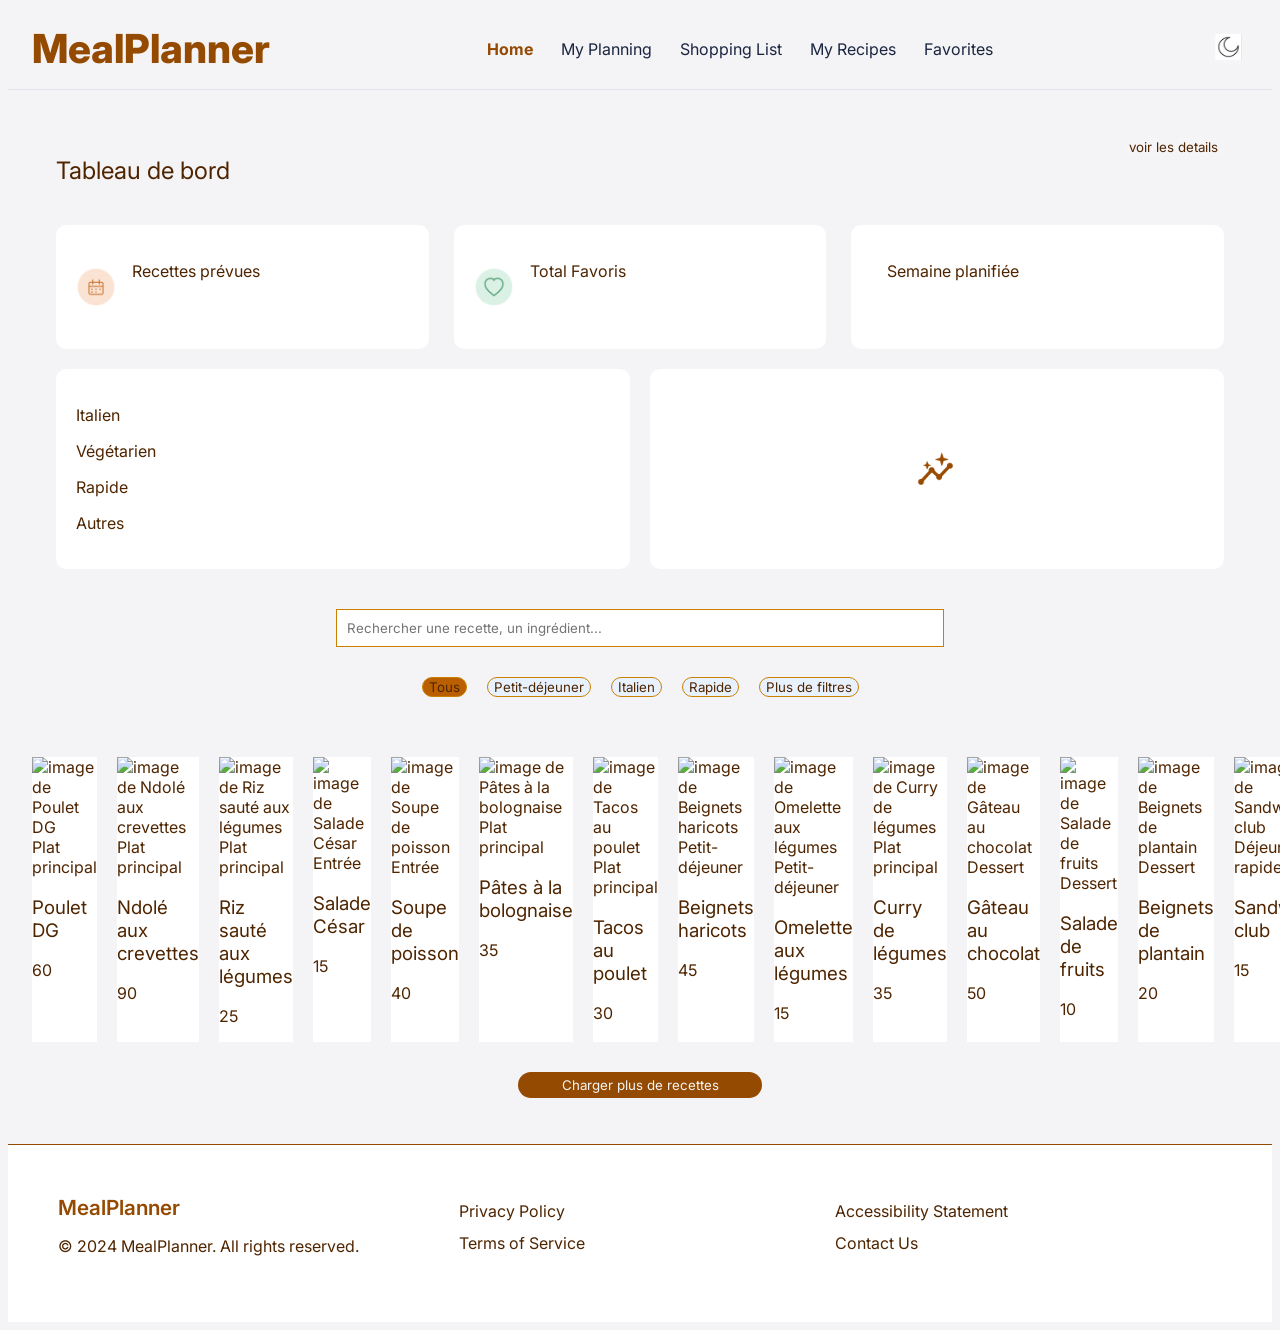
==== index.html @ 39b17c43 "yes" ====
<!doctype html>
<html lang="fr">
  <head>
    <link rel="preconnect" href="https://fonts.googleapis.com" />
    <link rel="preconnect" href="https://fonts.gstatic.com" crossorigin />
    <link
      href="https://fonts.googleapis.com/css2?family=Barlow+Semi+Condensed:ital,wght@0,100;0,200;0,300;0,400;0,500;0,600;0,700;0,800;0,900;1,100;1,200;1,300;1,400;1,500;1,600;1,700;1,800;1,900&family=Figtree:ital,wght@0,300..900;1,300..900&family=Fraunces:ital,opsz,wght@0,9..144,100..900;1,9..144,100..900&family=Inter:ital,opsz,wght@0,14..32,100..900;1,14..32,100..900&family=Karla:ital,wght@0,200..800;1,200..800&family=Manrope:wght@200..800&family=Montserrat:ital,wght@0,100..900;1,100..900&family=Outfit:wght@100..900&family=Overpass:ital,wght@0,100..900;1,100..900&family=Poppins:ital,wght@0,100;0,200;0,300;0,400;0,500;0,600;0,700;0,800;0,900;1,100;1,200;1,300;1,400;1,500;1,600;1,700;1,800;1,900&family=Roboto:ital,wght@0,100..900;1,100..900&family=Rubik:ital,wght@0,300..900;1,300..900&family=Space+Mono:ital,wght@0,400;0,700;1,400;1,700&family=Work+Sans:ital,wght@0,100..900;1,100..900&family=Young+Serif&display=swap"
      rel="stylesheet"
    />
    <link rel="stylesheet" href="css/styleHome.css" />
    <meta charset="UTF-8" />
    <meta name="viewport" content="width=device-width, initial-scale=1.0" />
    <title>MEALPLANNER</title>
  </head>
  <body>
    <header class="entete">
    <div class="entete-inner">
      <p class="logo">MealPlanner</>

      <nav class="nav-principale" aria-label="Navigation principale">
        <ul>
          <li><a href="index.html" class="lien-actif" aria-current="page">Home</a></li>
          <li><a href="My planning.html">My Planning</a></li>
          <li><a href="Shopping list.html">Shopping List</a></li>
          <li><a href="my recipes.html">My Recipes</a></li>
          <li><a href="favorites.html">Favorites</a></li>
        </ul>
      </nav>

      <button type="button" class="bouton-theme" id="bouton-theme" aria-pressed="false">
        <img src="img/img thème.jpeg" alt="icône de changement de thème">
      </button>
    </div>
  </header>
    <main>
      <div id="tableau-de-bord">
        <div class="header1">
          <h2>Tableau de bord</h2>
          <div id="details">
          <button type="button">voir les details</button>
        </div>
        </div>
        <div class="table">
          <div class="card-table">
            <img src="img/icon_calendar.png" alt="image d'un calendrier">
            <div class="card-table-text">
            <p>Recettes prévues</p>
            <p id="recettes-prevues"></p>
            </div>
          </div>
          <div class="card-table">
            <img src="img/icon_heart.png" alt="image d'un coeur">
            <div class="card-table-text">
              <p>Total Favoris</p>
              <p id="total-favoris"></p>
            </div>
          </div>
          <div class="card-table">
            <span id="icon-semaine-planifiee"></span>
            <div class="card-table-text">
              <p>Semaine planifiée</p>
              <p id="semaine-planifiee"></p>
            </div>
          </div>
        </div>
        <div class="statistique">
          <div class="distribution-categorie">
            <div class="categorie">
              <div class="categorie-text">
                <p>Italien</p>
                <p id="it-stat"></p>
              </div>
              <span id="italien"></span>
            </div>
            <div class="categorie">
              <div class="categorie-text">
                <p>Végétarien</p>
                <p id="ve-stat"></p>
              </div>
              <span id="vegetarien"></span>
            </div>
            <div class="categorie">
              <div class="categorie-text">
                <p>Rapide</p>
                <p id="ra-stat"></p>
              </div>
              <span id="rapide"></span>
            </div>
            <div class="categorie">
              <div class="categorie-text">
                <p>Autres</p>
                <p id="au-stat"></p>
              </div>
              <span id="autres"></span>
            </div>
          </div>
          <div class="nbre-de-plats">
            <img src="img/icon_sparkle_trend.png" alt="">
          </div>
        </div>
      </div>
      <div id="message-etat" aria-live="polite"></div>
      <div id="raccourci">
        <div id="recherche">
          <input
            type="text"
            name="search"
            id="search"
            placeholder="Rechercher une recette, un ingrédient..."
          />
        </div>
        <div id="filtre">
          <button type="button" aria-pressed="true" id="tous" class="filter-active">Tous</button>
          <button type="button" aria-pressed="false" data-filtre="Petit-déjeuner" id="petitdej">Petit-déjeuner</button>
          <button type="button" aria-pressed="false" data-filtre="Italienne" id="italie">Italien</button>
          <button type="button" aria-pressed="false" data-filtre="rapide" id="Rapide">Rapide</button>
          <button type="button" aria-pressed="false" id="plus-de-filtres">Plus de filtres</button>
        </div>
        <div id="aucun-resultat" aria-live="polite"></div>
        <div id="recipe-card"></div>
        <div class="charger">
        <button type="button" id="charger-recettes">
          Charger plus de recettes
        </button>
      </div>
      </div>
    </main>
    <footer>
      <div class="end-title">
        <a href="#" id="end-meal">MealPlanner</a>
        <p>© 2024 MealPlanner. All rights reserved.</p>
      </div>
      <div class="end-1">
        <a href="#">Privacy Policy</a>
        <a href="#">Terms of Service</a>
      </div>
      <div class="end-2">
        <a href="#">Accessibility Statement</a>
        <a href="#">Contact Us </a>
      </div>
    </footer>
    <script type="module" src="js/app.js"></script>
  </body>
</html>
---- css/styleHome.css ----
:root {
  --couleur-fond: rgba(149, 143, 160, 0.103);
  --couleur-fond-carte: #ffffff;
  --couleur-texte: #1a2540;
  --couleur-texte-att: #1a2540;
  --couleur-primaire: #944a00;
  --couleur-primaire-clair: #f2a35a;
  --couleur-vert: #1c6b3a;
  --couleur-bordure: #dfe4ec;
  --couleur-piste-barre: #dce6f2;
  --rayon-carte: 14px;
  --rayon-pastille: 999px;
  --ombre-carte: 0 1px 3px rgba(20, 30, 60, 0.06);
  --espacement: 1rem;
}
*,
*::before,
*::after {
  box-sizing: border-box;
  color: #4f2500;
  text-decoration: none;
  font-family: "Inter", sans-serif;
  font-optical-sizing: auto;
  font-weight: 400;
  font-style: normal;
}
ul,
ol {
  list-style: none;
  margin: 0;
  padding: 0;
}

body {
  display: flex;
  flex-direction: column;
  gap: 30px;
  background-color: rgba(149, 143, 160, 0.103);
}
.entete {
  border-bottom: 1px solid var(--couleur-bordure);
}

.entete-inner {
  width: 100%;
  margin: 0 auto;
  padding: 1rem 1.5rem;
  display: flex;
  align-items: center;
  justify-content: space-between;
  gap: 1.5rem;
}

.logo {
  margin: 0;
  font-size: 2.5em;
  font-weight: 800;
  color: #944a00;
}

.nav-principale ul {
  list-style: none;
  display: flex;
  gap: 1.75rem;
  margin: 0;
  padding: 0;
}

.nav-principale a {
  text-decoration: none;
  color: var(--couleur-texte-att);
  font-weight: 400;
}

.nav-principale a:hover,
.nav-principale a:focus-visible {
  color: var(--couleur-primaire);
}

.nav-principale .lien-actif {
  color: var(--couleur-primaire);
  font-weight: 700;
  border-bottom-color: var(--couleur-primaire);
}

.bouton-theme {
  background-color: rgb(250 247 255 / 10%);
  border: 5px transparent;
}
.bouton-theme img {
  height: 2em;
}
#raccourci {
  display: flex;
  flex-direction: column;
  gap: 30px;
  justify-content: center;

  width: 100%;
}
#recherche {
  display: flex;
  flex-direction: column;
  align-items: center;
}
#search {
  border: 1px solid #cb8000;
  padding: 10px;
  width: 50%;
}

#filtre {
  display: flex;
  flex-direction: row;
  align-items: center;
  justify-content: center;
  gap: 20px;
}
#filtre button {
  background-color: #e8f2ff;
  border-radius: 20px;
  border: 1px solid #cb8000;
}
#filtre .filter-active {
  background-color: #b95f00;
}
#filtre button:hover {
  background-color: #b95f00;
}
#charger-recettes {
  background-color: #944a00;
  color: whitesmoke;
  padding: 5px;
  width: 20%;
  border-radius: 20px;
  border: 1px transparent;
}
.charger {
  display: flex;
  flex-direction: column;
  align-items: center;
  justify-content: center;
}
#tableau-de-bord {
  display: flex;
  flex-direction: column;
  width: 100%;
  padding: 0 1.5rem;
  gap: 20px;
}
.header1 {
  display: flex;
  flex-direction: row;
  justify-content: space-between;
}
.card-table {
  background-color: white;
  display: flex;
  flex-direction: row;
  flex: 1;
  border-radius: 10px;
  padding: 20px;
  align-items: center;
}
.card-table-text {
  display: flex;
  flex-direction: column;
  align-items: center;
  justify-content: center;
  margin-left: 1em;
}
.table {
  display: flex;
  flex-direction: row;
  gap: 25px;
  align-items: center;
  justify-content: space-between;
}
.statistique{
  display: flex;
  flex-direction: row;
  gap: 20px;
}
.distribution-categorie, .nbre-de-plats{
background-color: white;
width: 50%;
padding: 20px;
border-radius: 10px;
}
main{
  display: flex;
  flex-direction: column;
  gap: 20px;
}
.card-table img{
  height: 2.5rem;
}
.nbre-de-plats{
  display: flex;
  flex-direction: column;
  align-items: center;
  justify-content: center;
  text-align: center;
}
.nbre-de-plats img{
  height: 4em
}
#details button{
  border: 0px transparent;
  background-color: rgb(250 247 255 / 10%);
}
footer{
  border-top: 1px solid #944a00;
  background-color: white;
  display: flex;
  flex-direction: row;
  align-items: flex-start;
  padding: 50px;
  gap: 100px;
}

footer div{
  display: flex;
  flex-direction: column;
}

.end-1, .end-2{
  line-height: 2;
}
#end-meal{
  font-weight: 600;
  font-size: 1.3rem;
  color: #944a00;
}
.end-2{
  margin-left: 150px;
}
main{
      padding: 1rem 1.5rem;
}
#recipe-card{
  display: flex;
  flex-direction: row;
  gap: 20px;
}
#recipe-card .img-card img{
      height: 7em;
    width: 100%
}
#recipe-card .img-card{
background-color: white;
}
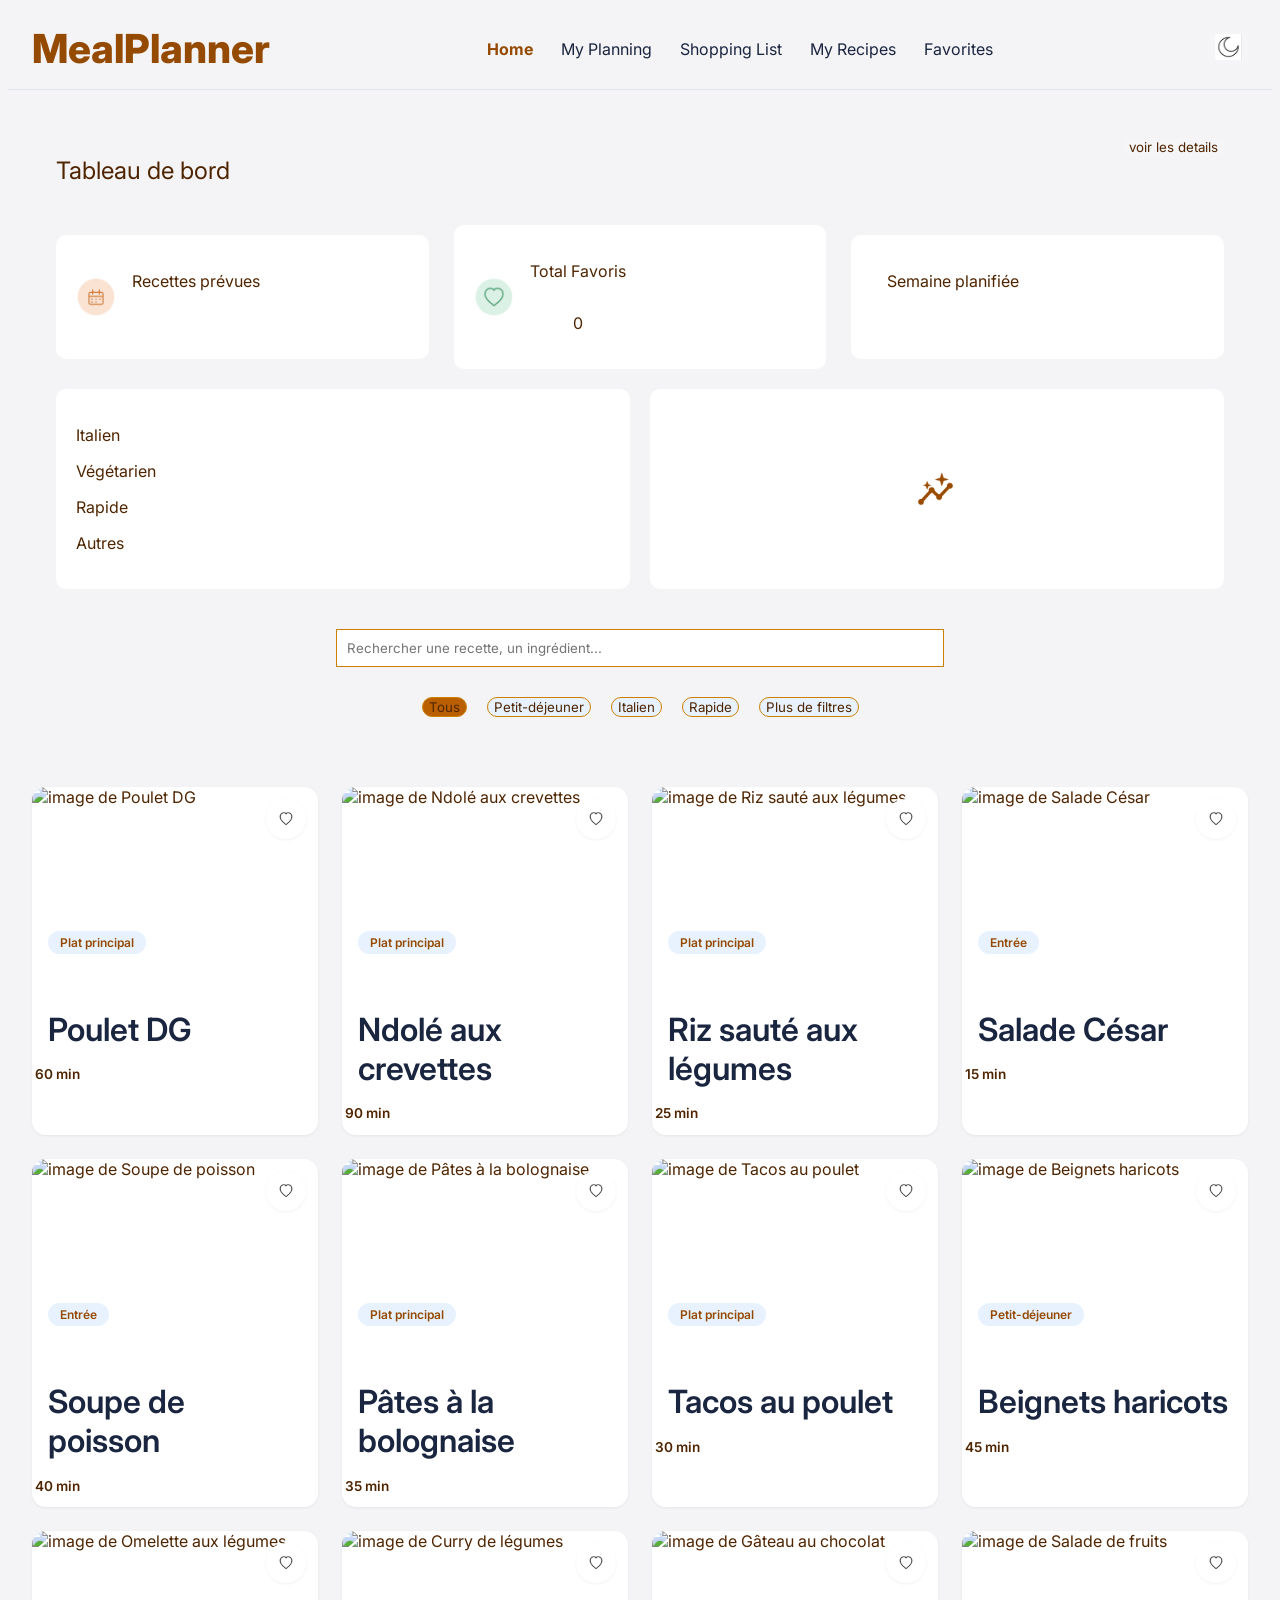
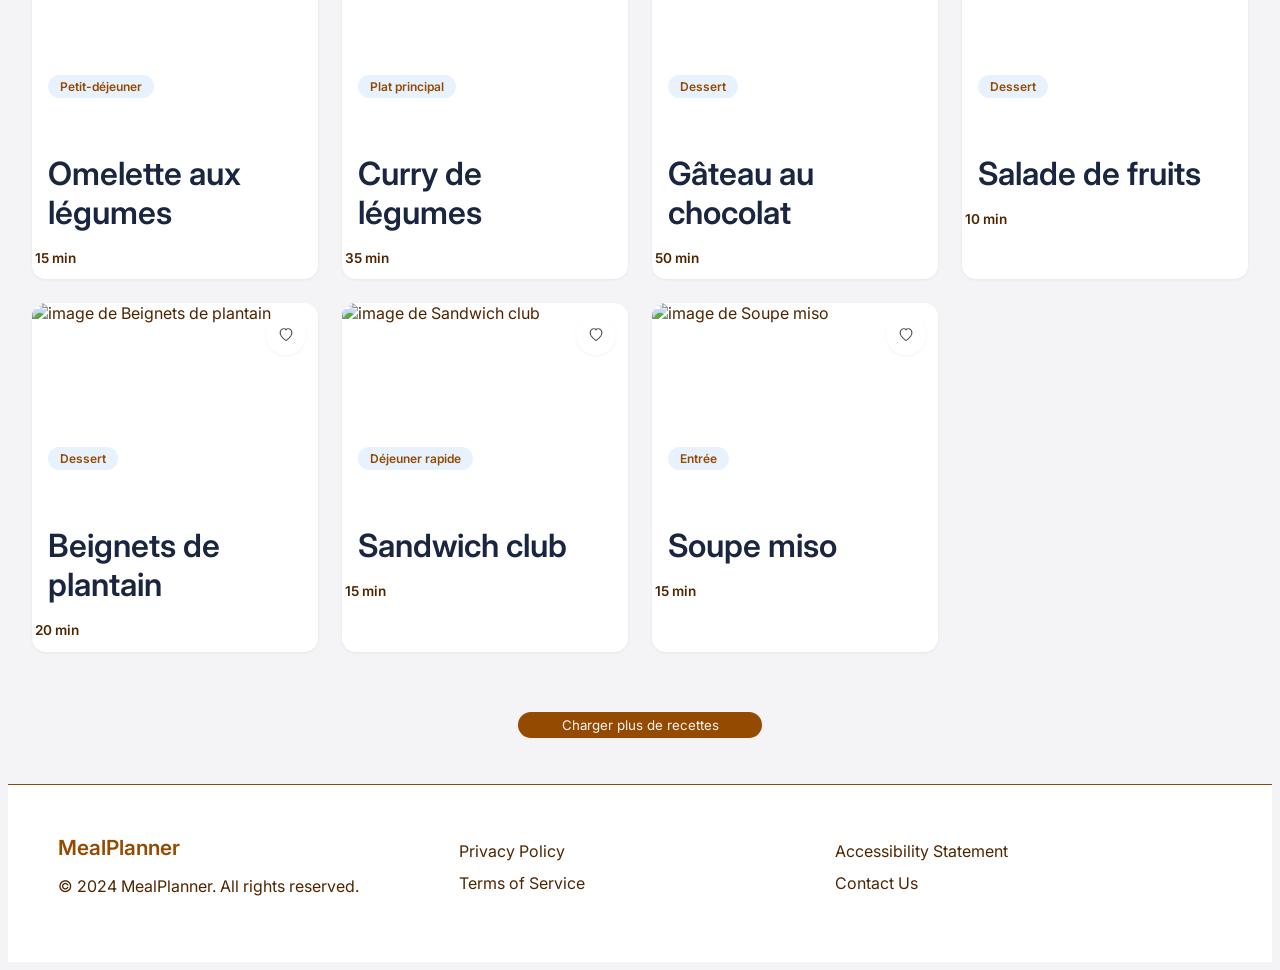
==== commit 93dbeafc: "add" ====
--- a/index.html
+++ b/index.html
@@ -139,6 +139,26 @@
         <a href="#">Contact Us </a>
       </div>
     </footer>
+    <div id="modale-recette" class="modale" role="dialog" aria-modal="true" aria-labelledby="modale-titre" hidden>
+  <div class="modale-contenu">
+    <button type="button" id="fermer-modale" aria-label="Fermer la fiche recette">
+      <img src="img/icon-close.svg" alt="">
+    </button>
+
+    <img id="modale-image" src="" alt="">
+    <span id="modale-categorie"></span>
+    <h2 id="modale-titre"></h2>
+    <p id="modale-temps"></p>
+
+    <h3>Ingrédients</h3>
+    <ul id="modale-ingredients"></ul>
+
+    <h3>Instructions</h3>
+    <ol id="modale-instructions"></ol>
+
+    <button type="button" id="modale-favori">Ajouter aux favoris</button>
+  </div>
+</div>
     <script type="module" src="js/app.js"></script>
   </body>
 </html>
--- a/css/styleHome.css
+++ b/css/styleHome.css
@@ -176,40 +176,41 @@
   align-items: center;
   justify-content: space-between;
 }
-.statistique{
+.statistique {
   display: flex;
   flex-direction: row;
   gap: 20px;
 }
-.distribution-categorie, .nbre-de-plats{
-background-color: white;
-width: 50%;
-padding: 20px;
-border-radius: 10px;
-}
-main{
+.distribution-categorie,
+.nbre-de-plats {
+  background-color: white;
+  width: 50%;
+  padding: 20px;
+  border-radius: 10px;
+}
+main {
   display: flex;
   flex-direction: column;
   gap: 20px;
 }
-.card-table img{
+.card-table img {
   height: 2.5rem;
 }
-.nbre-de-plats{
+.nbre-de-plats {
   display: flex;
   flex-direction: column;
   align-items: center;
   justify-content: center;
   text-align: center;
 }
-.nbre-de-plats img{
-  height: 4em
-}
-#details button{
+.nbre-de-plats img {
+  height: 4em;
+}
+#details button {
   border: 0px transparent;
   background-color: rgb(250 247 255 / 10%);
 }
-footer{
+footer {
   border-top: 1px solid #944a00;
   background-color: white;
   display: flex;
@@ -219,34 +220,142 @@
   gap: 100px;
 }
 
-footer div{
-  display: flex;
-  flex-direction: column;
-}
-
-.end-1, .end-2{
+footer div {
+  display: flex;
+  flex-direction: column;
+}
+
+.end-1,
+.end-2 {
   line-height: 2;
 }
-#end-meal{
+#end-meal {
   font-weight: 600;
   font-size: 1.3rem;
   color: #944a00;
 }
-.end-2{
+.end-2 {
   margin-left: 150px;
 }
-main{
-      padding: 1rem 1.5rem;
-}
-#recipe-card{
-  display: flex;
-  flex-direction: row;
-  gap: 20px;
-}
-#recipe-card .img-card img{
-      height: 7em;
-    width: 100%
-}
-#recipe-card .img-card{
-background-color: white;
+main {
+  padding: 1rem 1.5rem;
+}
+
+/* ===== Grille des cartes de recettes ===== */
+#recipe-card {
+  display: grid;
+  grid-template-columns: repeat(auto-fill, minmax(250px, 1fr));
+  gap: 24px;
+  margin: 10px 0 30px;
+}
+
+/* ===== Carte individuelle ===== */
+.img-card {
+  background-color: var(--couleur-fond-carte);
+  border-radius: var(--rayon-carte);
+  box-shadow: var(--ombre-carte);
+  overflow: hidden;
+  display: flex;
+  flex-direction: column;
+  position: relative;
+}
+
+.img-card img:not(.bouton-favori):not(.text-time img) {
+  width: 100%;
+  height: 180px;
+  object-fit: cover;
+}
+
+.img-card span {
+  align-self: flex-start;
+  margin: 12px 0 0 16px;
+  padding: 4px 12px;
+  border-radius: var(--rayon-pastille);
+  background-color: #e8f2ff;
+  color: var(--couleur-primaire);
+  font-size: 0.75rem;
+  font-weight: 600;
+  position: relative;
+  bottom: 4em;
+}
+
+.img-card h3 {
+  margin: 8px 16px 4px;
+  font-size: 2rem;
+  color: var(--couleur-texte);
+  font-weight: 600;
+}
+
+.img-card p {
+  color: #4f2500;
+  font-size: 0.85rem;
+  font-weight: 600;
+  margin-left: 3px;
+}
+.text-time {
+  display: flex;
+  flex-direction: row;
+  align-items: center;
+  padding: 0px 15px 0px;
+  margin-top: auto;
+}
+.text-time img {
+  height: 0.9rem;
+}
+
+/* ===== Positionnement du bouton favori sur l'image ===== */
+.bouton-favori {
+  position: absolute;
+  top: 12px;
+  right: 12px;
+  height: 40px;
+  width: 40px;
+  background-color: #ffffff;
+  border-radius: 50%;
+  padding: 6px;
+  box-shadow: var(--ombre-carte);
+  cursor: pointer;
+}
+
+/* ===== Modale de détail recette ===== */
+.modale {
+  position: fixed;
+  inset: 0;
+  background-color: rgba(0, 0, 0, 0.5);
+  display: flex;
+  align-items: center;
+  justify-content: center;
+  z-index: 100;
+}
+
+.modale[hidden] {
+  display: none;
+}
+
+.modale-contenu {
+  background-color: var(--couleur-fond-carte);
+  border-radius: var(--rayon-carte);
+  max-width: 600px;
+  width: 90%;
+  max-height: 85vh;
+  overflow-y: auto;
+  padding: 24px;
+  position: relative;
+}
+
+#fermer-modale {
+  position: absolute;
+  top: 16px;
+  right: 16px;
+  background-color: #ffffff;
+  border-radius: 50%;
+  width: 32px;
+  height: 32px;
+}
+
+#modale-image {
+  width: 100%;
+  height: 220px;
+  object-fit: cover;
+  border-radius: var(--rayon-carte);
 }
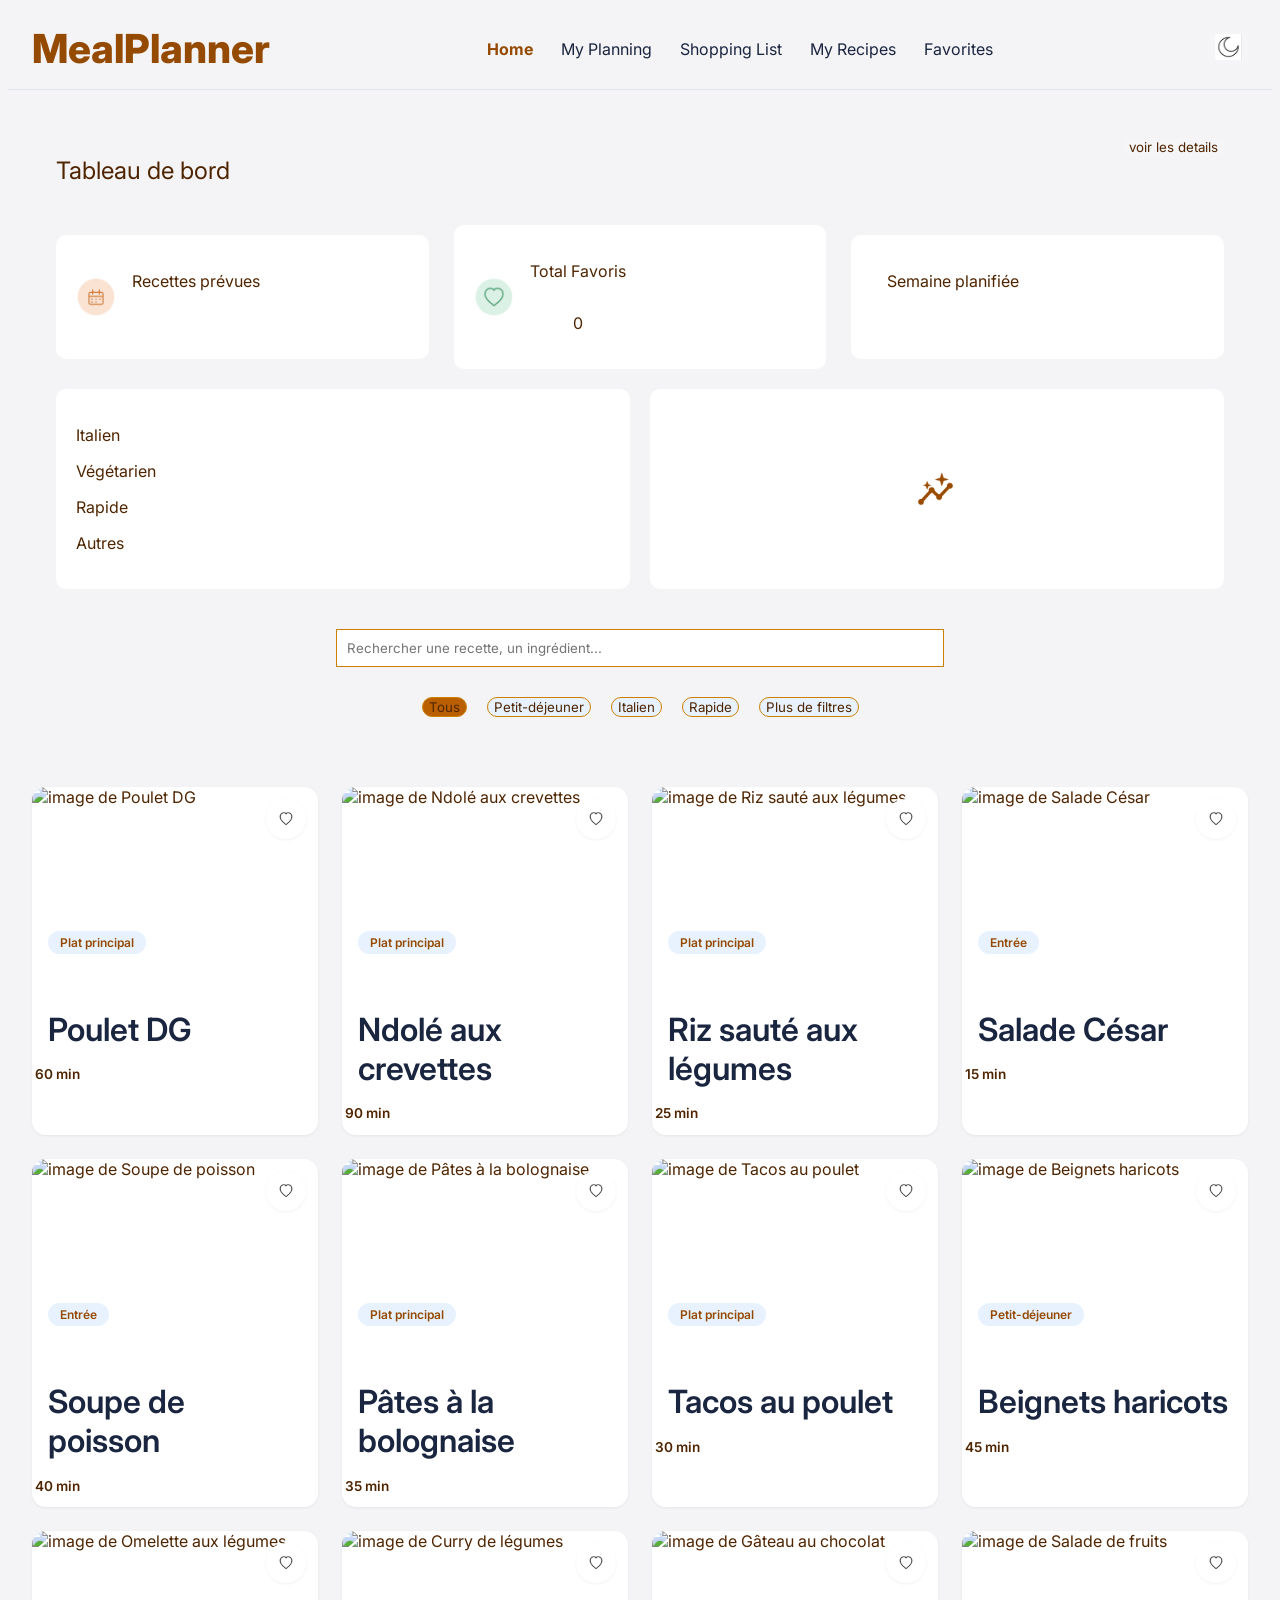
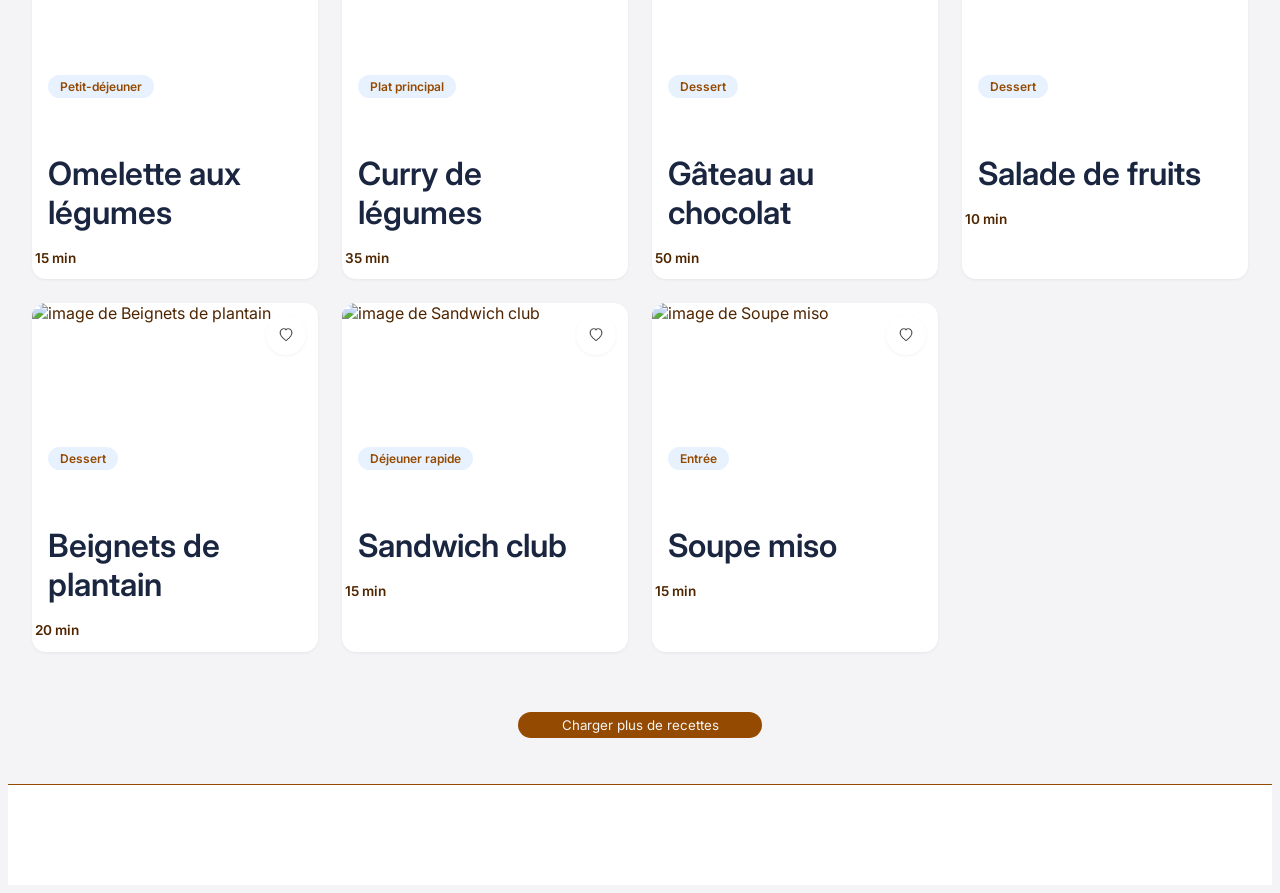
==== commit d419c6ac: "add" ====
--- a/index.html
+++ b/index.html
@@ -126,37 +126,46 @@
       </div>
     </main>
     <footer>
-      <div class="end-title">
-        <a href="#" id="end-meal">MealPlanner</a>
-        <p>© 2024 MealPlanner. All rights reserved.</p>
+      <div id="modale-recette" class="modale" role="dialog" aria-modal="true" aria-labelledby="modale-titre" hidden>
+  <div class="modale-contenu">
+
+    <div class="modale-hero">
+      <img id="modale-image" src="" alt="">
+      <button type="button" id="fermer-modale" aria-label="Fermer la fiche recette">
+        <img src="img/icon-close.svg" alt="">
+      </button>
+      <div class="modale-badges">
+        <span id="modale-categorie"></span>
+        <span id="modale-origine"></span>
+        <span id="modale-temps"></span>
       </div>
-      <div class="end-1">
-        <a href="#">Privacy Policy</a>
-        <a href="#">Terms of Service</a>
+      <h2 id="modale-titre"></h2>
+    </div>
+
+    <div class="modale-body">
+      <div class="modale-colonne-gauche">
+        <div class="modale-planification">
+          <div class="planification-header">
+            <h3>Planification</h3>
+            <button type="button" id="modale-favori" aria-label="Ajouter aux favoris">
+              <img src="img/heart_empty.png" alt="">
+            </button>
+          </div>
+          <button type="button" id="modale-ajouter-planning">
+            Ajouter au planning
+          </button>
+        </div>
+
+        <h3>Ingrédients</h3>
+        <ul id="modale-ingredients"></ul>
       </div>
-      <div class="end-2">
-        <a href="#">Accessibility Statement</a>
-        <a href="#">Contact Us </a>
+
+      <div class="modale-colonne-droite">
+        <h3>Préparation</h3>
+        <ol id="modale-instructions"></ol>
       </div>
-    </footer>
-    <div id="modale-recette" class="modale" role="dialog" aria-modal="true" aria-labelledby="modale-titre" hidden>
-  <div class="modale-contenu">
-    <button type="button" id="fermer-modale" aria-label="Fermer la fiche recette">
-      <img src="img/icon-close.svg" alt="">
-    </button>
+    </div>
 
-    <img id="modale-image" src="" alt="">
-    <span id="modale-categorie"></span>
-    <h2 id="modale-titre"></h2>
-    <p id="modale-temps"></p>
-
-    <h3>Ingrédients</h3>
-    <ul id="modale-ingredients"></ul>
-
-    <h3>Instructions</h3>
-    <ol id="modale-instructions"></ol>
-
-    <button type="button" id="modale-favori">Ajouter aux favoris</button>
   </div>
 </div>
     <script type="module" src="js/app.js"></script>
--- a/css/styleHome.css
+++ b/css/styleHome.css
@@ -358,4 +358,122 @@
   height: 220px;
   object-fit: cover;
   border-radius: var(--rayon-carte);
+}
+
+/* ===== Nouvelle modale (design fidèle à la maquette) ===== */
+.modale-contenu {
+  max-width: 900px;
+  padding: 0;
+}
+
+.modale-hero {
+  position: relative;
+}
+
+#modale-image {
+  width: 100%;
+  height: 320px;
+  object-fit: cover;
+  border-radius: var(--rayon-carte) var(--rayon-carte) 0 0;
+}
+
+#fermer-modale {
+  position: absolute;
+  top: 16px;
+  right: 16px;
+}
+
+.modale-badges {
+  position: absolute;
+  bottom: 60px;
+  left: 24px;
+  display: flex;
+  gap: 8px;
+}
+
+.modale-badges span {
+  background-color: rgba(255, 255, 255, 0.9);
+  color: var(--couleur-texte);
+  padding: 4px 12px;
+  border-radius: var(--rayon-pastille);
+  font-size: 0.8rem;
+  font-weight: 600;
+}
+
+#modale-titre {
+  position: absolute;
+  bottom: 16px;
+  left: 24px;
+  color: #ffffff;
+  font-size: 1.8rem;
+  font-weight: 800;
+  text-shadow: 0 2px 6px rgba(0, 0, 0, 0.5);
+}
+
+.modale-body {
+  display: grid;
+  grid-template-columns: 300px 1fr;
+  gap: 32px;
+  padding: 24px;
+}
+
+.modale-planification {
+  background-color: #e8f2ff;
+  border-radius: var(--rayon-carte);
+  padding: 20px;
+  margin-bottom: 24px;
+}
+
+.planification-header {
+  display: flex;
+  align-items: center;
+  justify-content: space-between;
+}
+
+#modale-favori img {
+  width: 20px;
+  height: 20px;
+}
+
+#modale-ajouter-planning {
+  width: 100%;
+  margin-top: 16px;
+  background-color: var(--couleur-vert);
+  color: #ffffff;
+  padding: 10px;
+  border-radius: var(--rayon-pastille);
+  font-weight: 600;
+}
+
+#modale-ingredients li {
+  display: flex;
+  justify-content: space-between;
+  padding: 10px 0;
+  border-bottom: 1px solid var(--couleur-bordure);
+}
+
+#modale-ingredients li span:last-child {
+  background-color: #e8f2ff;
+  padding: 2px 10px;
+  border-radius: var(--rayon-pastille);
+  font-size: 0.85rem;
+}
+
+#modale-instructions li {
+  display: flex;
+  gap: 16px;
+  margin-bottom: 20px;
+}
+
+.etape-numero {
+  flex-shrink: 0;
+  width: 28px;
+  height: 28px;
+  border-radius: 50%;
+  background-color: #DB7619;
+  color: #301400;
+  display: flex;
+  align-items: center;
+  justify-content: center;
+  font-weight: 400;
 }
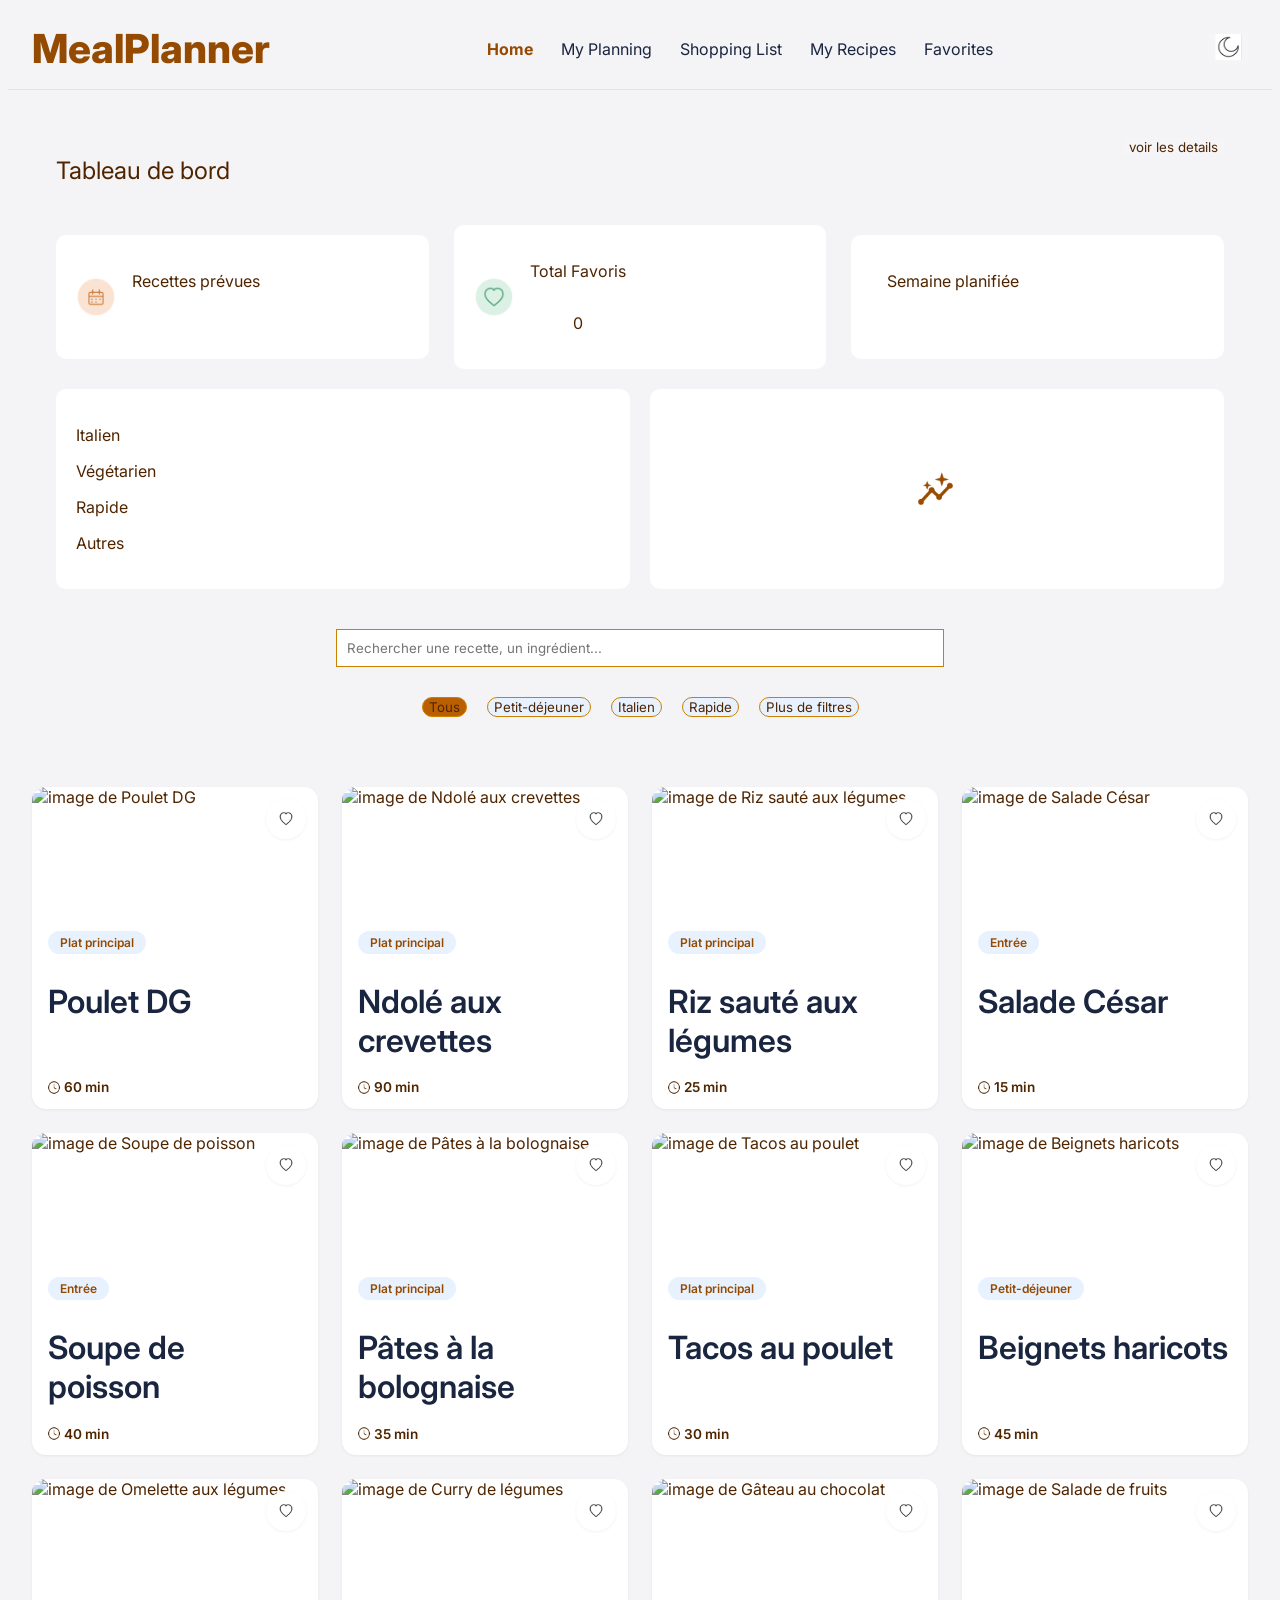
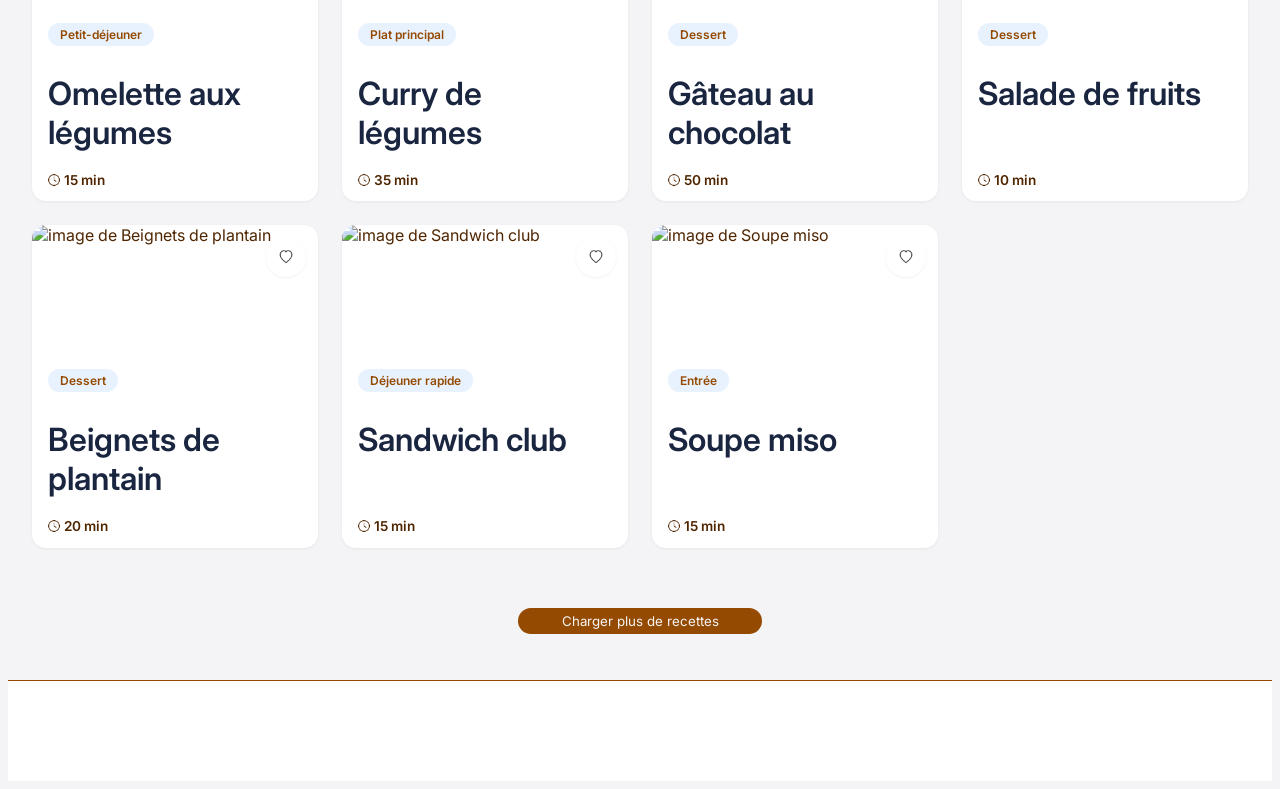
==== commit 339f26d3: "add" ====
--- a/index.html
+++ b/index.html
@@ -146,10 +146,14 @@
       <div class="modale-colonne-gauche">
         <div class="modale-planification">
           <div class="planification-header">
-            <h3>Planification</h3>
+            <h3 id="plannification-text">Planification</h3>
             <button type="button" id="modale-favori" aria-label="Ajouter aux favoris">
               <img src="img/heart_empty.png" alt="">
             </button>
+          </div>
+          <div class="plannification-program">
+            <input type="text" name="jours" id="jours" placeholder="Jour">
+            <input type="text" name="repas" id="repas" placeholder="Repas">
           </div>
           <button type="button" id="modale-ajouter-planning">
             Ajouter au planning
--- a/css/styleHome.css
+++ b/css/styleHome.css
@@ -280,7 +280,7 @@
 }
 
 .img-card h3 {
-  margin: 8px 16px 4px;
+  margin: -20px 16px 6px;
   font-size: 2rem;
   color: var(--couleur-texte);
   font-weight: 600;
@@ -335,9 +335,9 @@
 .modale-contenu {
   background-color: var(--couleur-fond-carte);
   border-radius: var(--rayon-carte);
-  max-width: 600px;
-  width: 90%;
-  max-height: 85vh;
+
+  width: 85%;
+  max-height: 90vh;
   overflow-y: auto;
   padding: 24px;
   position: relative;
@@ -362,10 +362,14 @@
 
 /* ===== Nouvelle modale (design fidèle à la maquette) ===== */
 .modale-contenu {
-  max-width: 900px;
   padding: 0;
 }
-
+.modale h3 {
+  font-weight: 700;
+  border-bottom: 1px solid #cb80007a;
+  font-size: 1.5em;
+  padding-bottom: 0.2em;
+}
 .modale-hero {
   position: relative;
 }
@@ -381,6 +385,14 @@
   position: absolute;
   top: 16px;
   right: 16px;
+  border: none;
+  display: flex;
+  justify-content: center;
+  align-items: center;
+}
+
+#fermer-modale img {
+  height: 17px;
 }
 
 .modale-badges {
@@ -389,11 +401,12 @@
   left: 24px;
   display: flex;
   gap: 8px;
+  flex-direction: row;
 }
 
 .modale-badges span {
-  background-color: rgba(255, 255, 255, 0.9);
-  color: var(--couleur-texte);
+  background-color: #b6c1dc;
+  color: #4f2500b8;
   padding: 4px 12px;
   border-radius: var(--rayon-pastille);
   font-size: 0.8rem;
@@ -402,7 +415,7 @@
 
 #modale-titre {
   position: absolute;
-  bottom: 16px;
+  bottom: -10px;
   left: 24px;
   color: #ffffff;
   font-size: 1.8rem;
@@ -412,9 +425,9 @@
 
 .modale-body {
   display: grid;
-  grid-template-columns: 300px 1fr;
-  gap: 32px;
-  padding: 24px;
+  grid-template-columns: 330px 2fr;
+  gap: 60px;
+  padding: 60px;
 }
 
 .modale-planification {
@@ -426,13 +439,14 @@
 
 .planification-header {
   display: flex;
+  flex-direction: row;
   align-items: center;
   justify-content: space-between;
 }
 
 #modale-favori img {
-  width: 20px;
-  height: 20px;
+  width: 40px;
+  height: 40px;
 }
 
 #modale-ajouter-planning {
@@ -441,7 +455,8 @@
   background-color: var(--couleur-vert);
   color: #ffffff;
   padding: 10px;
-  border-radius: var(--rayon-pastille);
+  border-radius: 10px;
+  border: none;
   font-weight: 600;
 }
 
@@ -458,22 +473,60 @@
   border-radius: var(--rayon-pastille);
   font-size: 0.85rem;
 }
-
+#plannification-text {
+  font-weight: normal;
+  border: none;
+  font-size: 1.4em;
+}
 #modale-instructions li {
   display: flex;
   gap: 16px;
-  margin-bottom: 20px;
-}
-
+  align-items: baseline;
+  margin-bottom: 10px;
+}
+button#modale-favori {
+  background-color: #e8f2ff;
+  border: none;
+}
+
+.plannification-program {
+  display: flex;
+  flex-direction: row;
+  align-items: center;
+  justify-content: space-between;
+  gap: 15px;
+}
+
+.plannification-program input {
+  background-color: #686d74;
+  background-color: #3b402736;
+  border: none;
+  padding: 10px;
+  width: 50%;
+  border-bottom: 1px solid #cb80007a;
+}
+.modale p {
+  font-weight: 500;
+  color: #865300;
+}
 .etape-numero {
   flex-shrink: 0;
-  width: 28px;
-  height: 28px;
+  width: 33px;
+  height: 33px;
   border-radius: 50%;
-  background-color: #DB7619;
+  background-color: #db7619;
   color: #301400;
   display: flex;
   align-items: center;
   justify-content: center;
   font-weight: 400;
-}+}
+
+.modale-contenu {
+  scrollbar-width: none; /* Firefox */
+  -ms-overflow-style: none; /* Edge/IE ancien */
+}
+
+.modale-contenu::-webkit-scrollbar {
+  display: none; /* Chrome, Safari, Opera */
+}
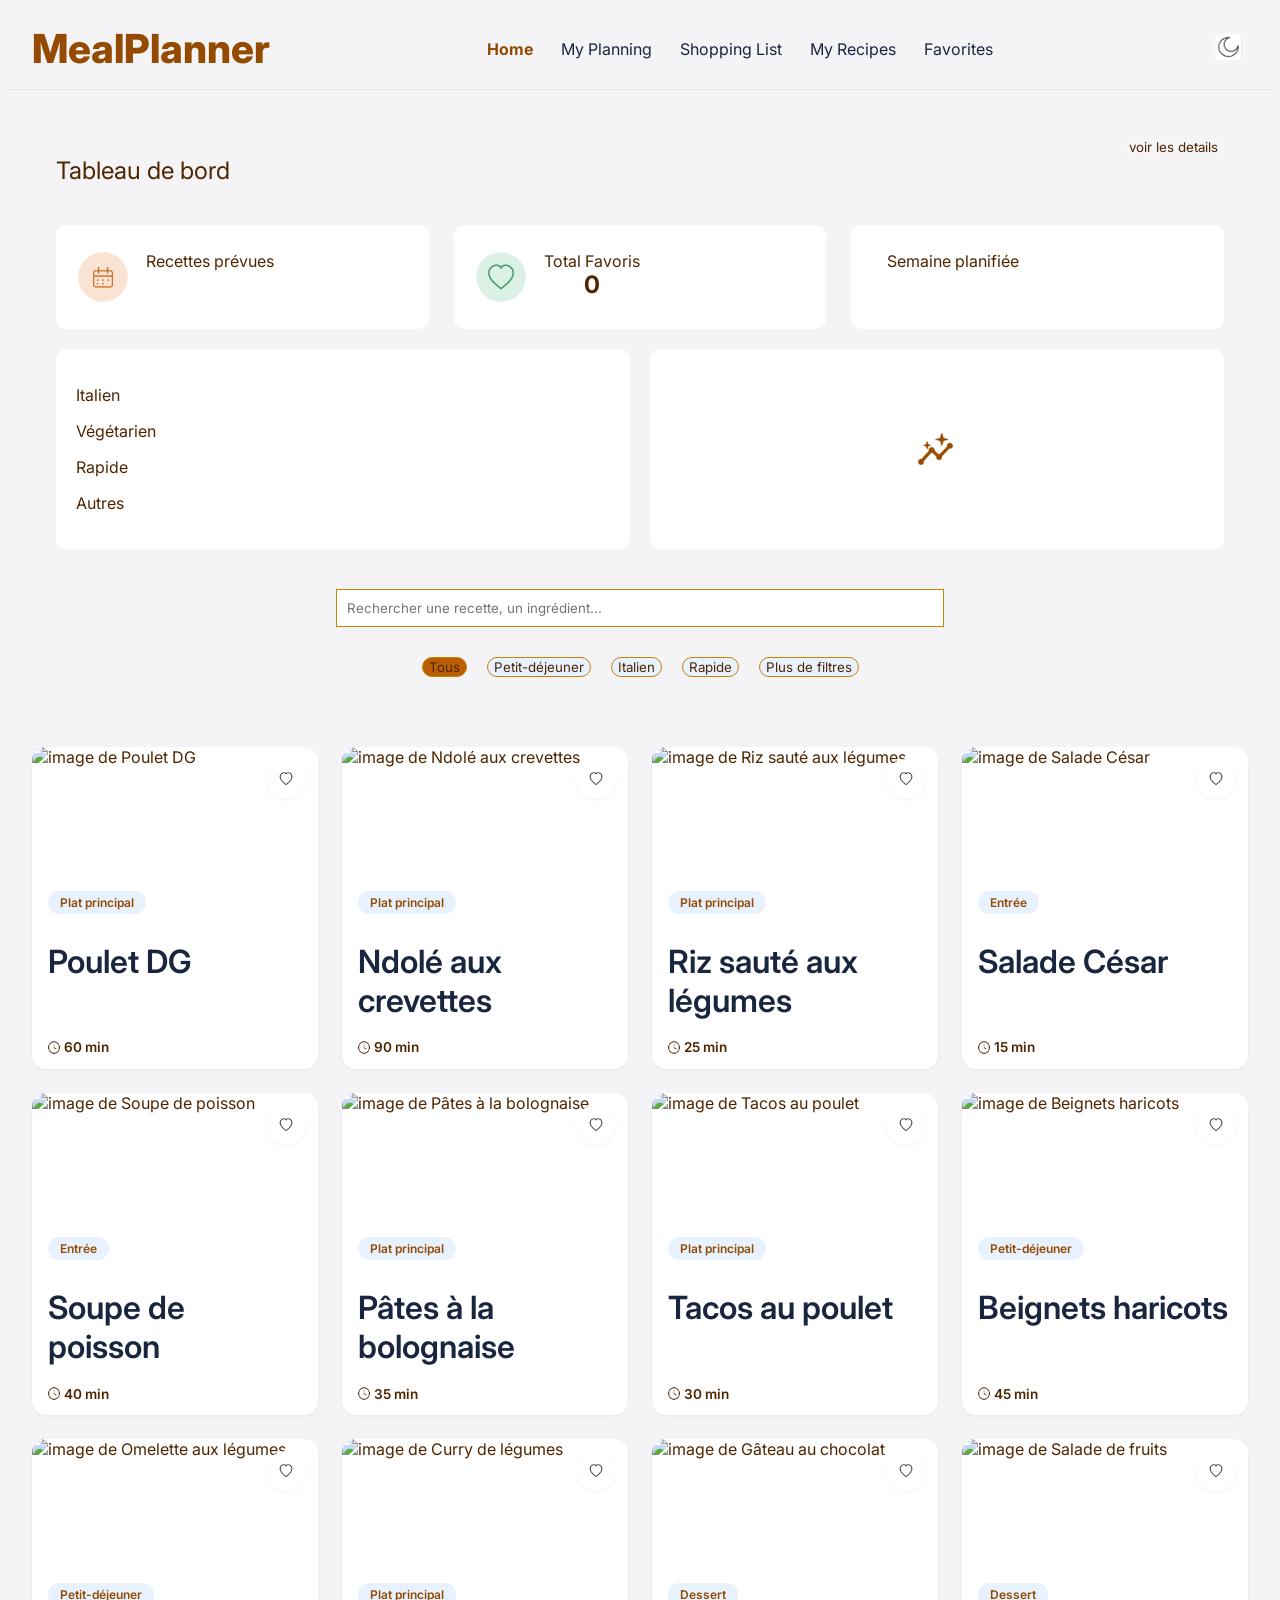
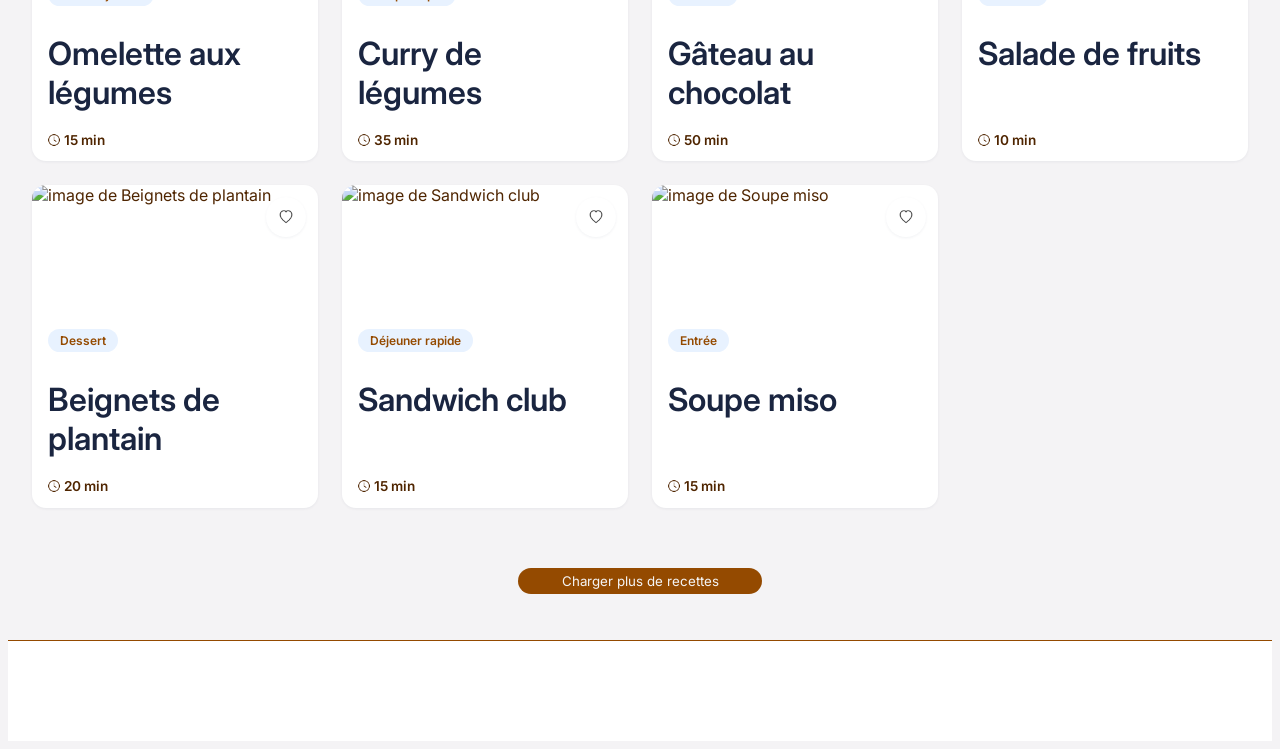
==== commit c386e141: "yeah" ====
--- a/index.html
+++ b/index.html
@@ -152,7 +152,16 @@
             </button>
           </div>
           <div class="plannification-program">
-            <input type="text" name="jours" id="jours" placeholder="Jour">
+            <select name="jour" id="jour-select">
+  <option value="" disabled selected>Jour</option>
+  <option value="lundi">Lundi</option>
+  <option value="mardi">Mardi</option>
+  <option value="mercredi">Mercredi</option>
+  <option value="jeudi">Jeudi</option>
+  <option value="vendredi">Vendredi</option>
+  <option value="samedi">Samedi</option>
+  <option value="dimanche">Dimanche</option>
+</select>
             <input type="text" name="repas" id="repas" placeholder="Repas">
           </div>
           <button type="button" id="modale-ajouter-planning">
--- a/css/styleHome.css
+++ b/css/styleHome.css
@@ -168,6 +168,12 @@
   align-items: center;
   justify-content: center;
   margin-left: 1em;
+  line-height: 0;
+}
+.card-table-text p:last-child {
+  font-weight: 700;
+  font-size: 1.5rem;
+  margin-top: 0.5rem;
 }
 .table {
   display: flex;
@@ -194,7 +200,7 @@
   gap: 20px;
 }
 .card-table img {
-  height: 2.5rem;
+  height: 3.4rem;
 }
 .nbre-de-plats {
   display: flex;
@@ -264,6 +270,10 @@
   width: 100%;
   height: 180px;
   object-fit: cover;
+}
+
+.img-card:hover {
+  cursor: pointer;
 }
 
 .img-card span {
@@ -355,7 +365,7 @@
 
 #modale-image {
   width: 100%;
-  height: 220px;
+  height: 30rem;
   object-fit: cover;
   border-radius: var(--rayon-carte);
 }
@@ -376,7 +386,7 @@
 
 #modale-image {
   width: 100%;
-  height: 320px;
+  height: 30rem;
   object-fit: cover;
   border-radius: var(--rayon-carte) var(--rayon-carte) 0 0;
 }
@@ -498,8 +508,7 @@
 }
 
 .plannification-program input {
-  background-color: #686d74;
-  background-color: #3b402736;
+  background-color: #bdc3c7a6;
   border: none;
   padding: 10px;
   width: 50%;
@@ -530,3 +539,13 @@
 .modale-contenu::-webkit-scrollbar {
   display: none; /* Chrome, Safari, Opera */
 }
+
+#jour-select {
+  background-color: #bdc3c7a6;
+  padding: 10px;
+  width: 50%;
+  color: #333;
+  cursor: pointer;
+  border: none;
+  border-bottom: 1px solid #cb80007a;
+}
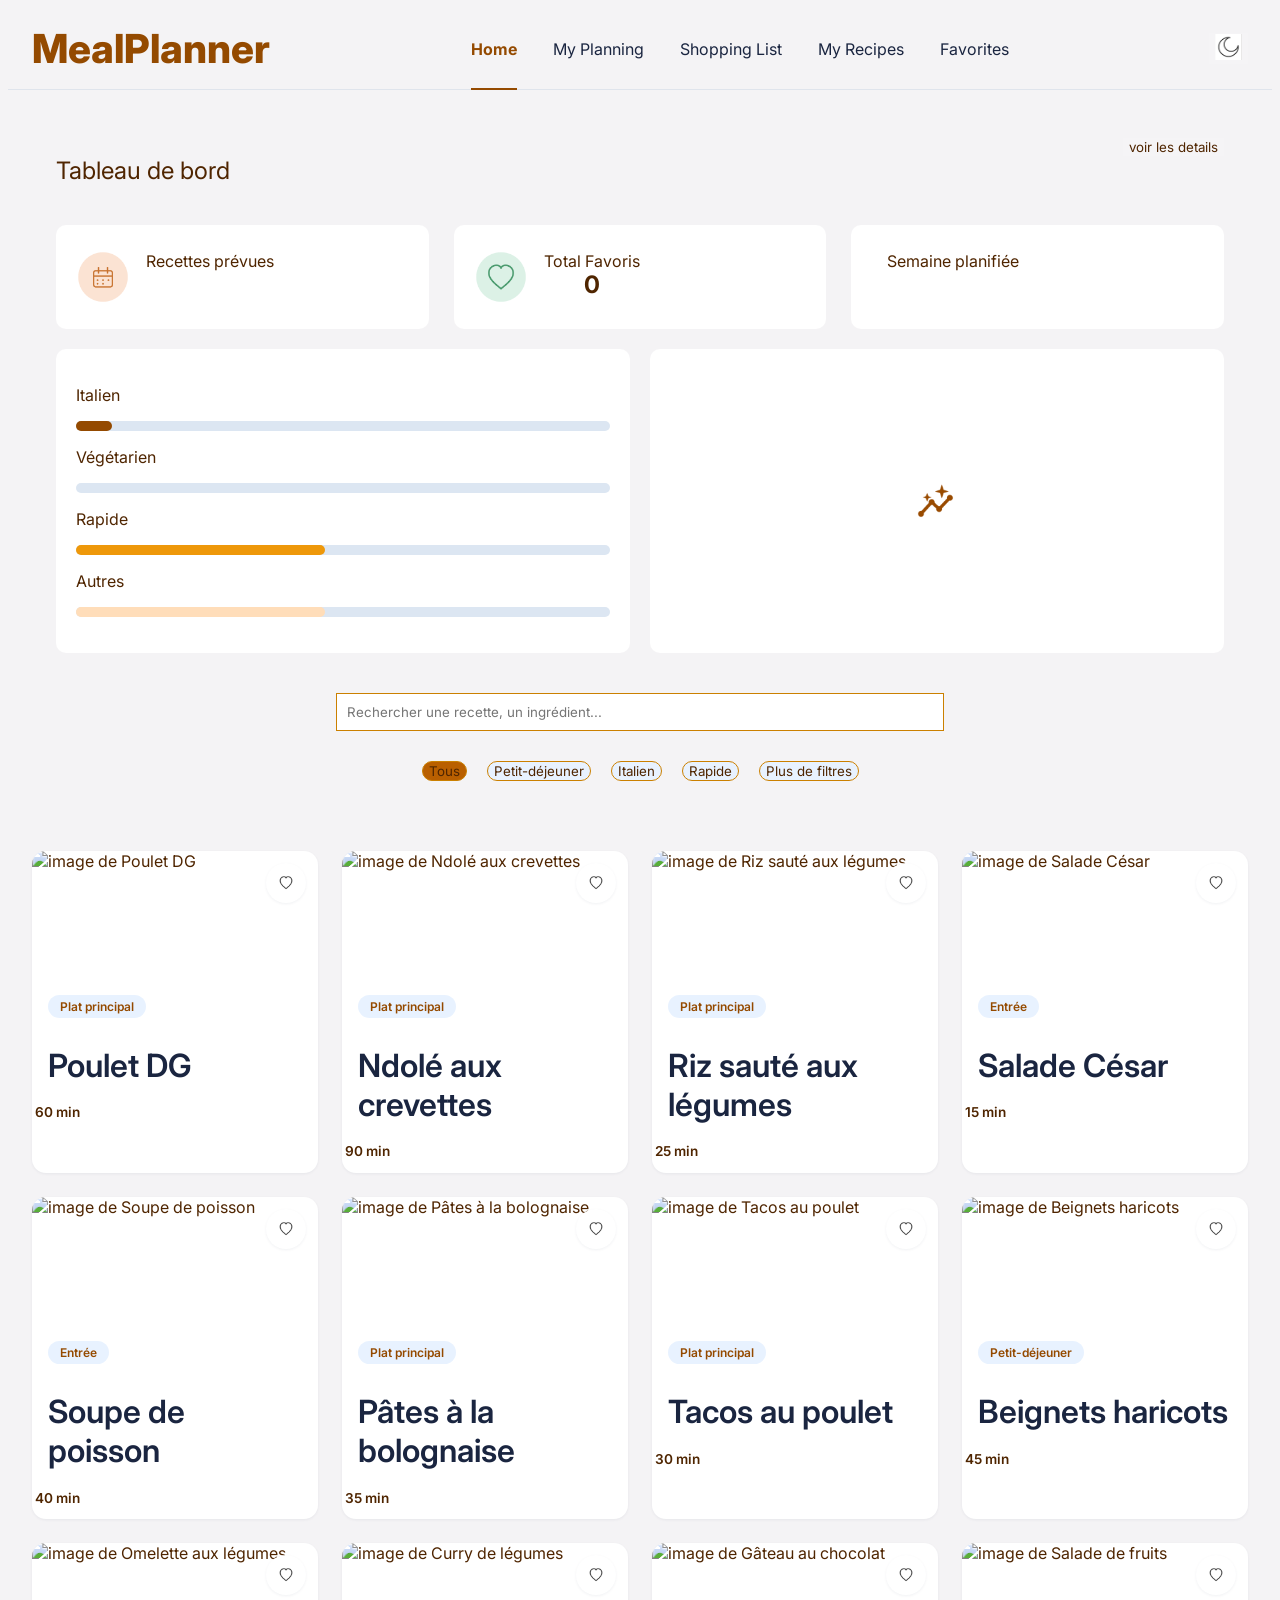
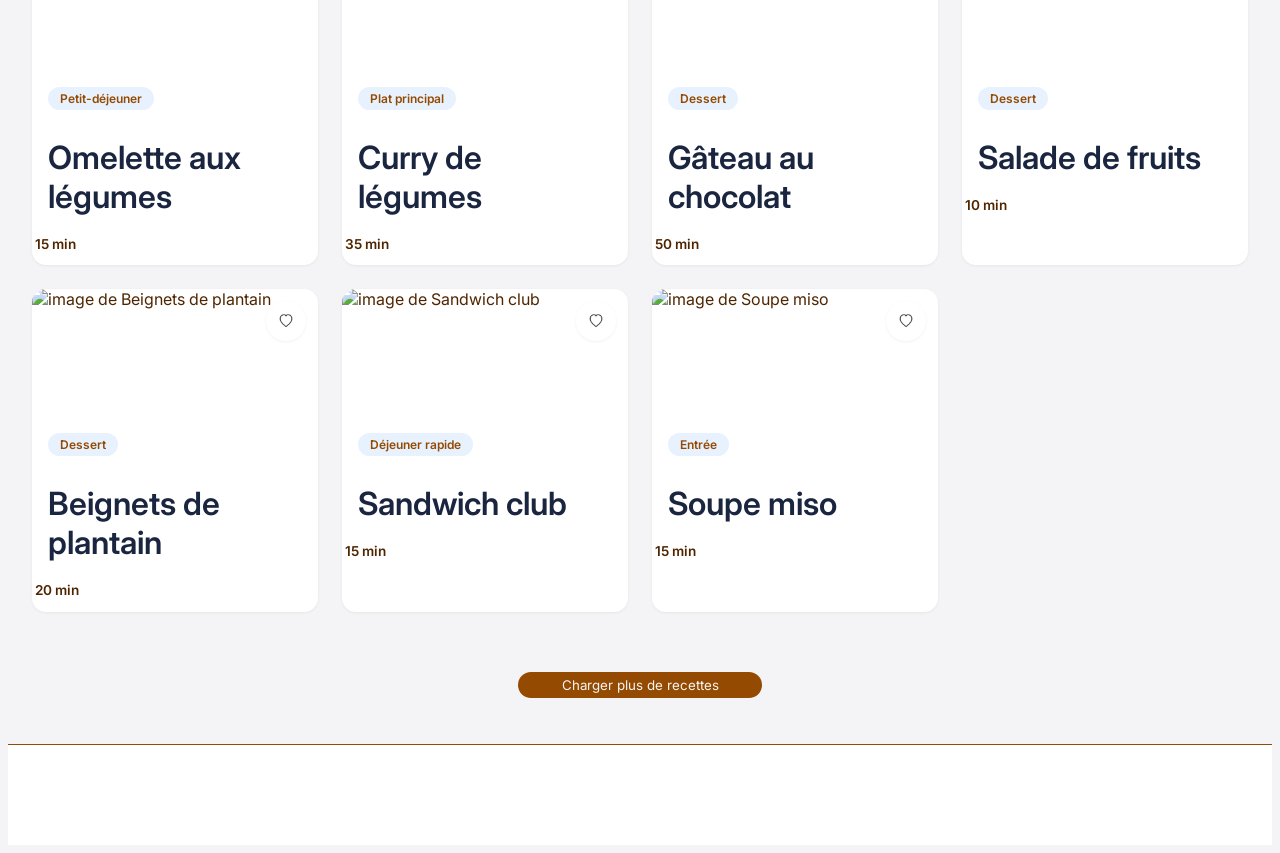
==== commit 54b25a66: "shin" ====
--- a/index.html
+++ b/index.html
@@ -70,28 +70,32 @@
                 <p>Italien</p>
                 <p id="it-stat"></p>
               </div>
-              <span id="italien"></span>
+              <p class="barre-vide"></p>
+              <p id="italien"></p>
             </div>
             <div class="categorie">
               <div class="categorie-text">
                 <p>Végétarien</p>
                 <p id="ve-stat"></p>
               </div>
-              <span id="vegetarien"></span>
+              <p class="barre-vide"></p>
+              <p id="vegetarien"></p>
             </div>
             <div class="categorie">
               <div class="categorie-text">
                 <p>Rapide</p>
                 <p id="ra-stat"></p>
               </div>
-              <span id="rapide"></span>
+              <p class="barre-vide"></p>
+              <p id="rapide"></p>
             </div>
             <div class="categorie">
               <div class="categorie-text">
                 <p>Autres</p>
                 <p id="au-stat"></p>
               </div>
-              <span id="autres"></span>
+              <p class="barre-vide"></p>
+              <p id="autres"></p>
             </div>
           </div>
           <div class="nbre-de-plats">
@@ -154,15 +158,20 @@
           <div class="plannification-program">
             <select name="jour" id="jour-select">
   <option value="" disabled selected>Jour</option>
-  <option value="lundi">Lundi</option>
-  <option value="mardi">Mardi</option>
-  <option value="mercredi">Mercredi</option>
-  <option value="jeudi">Jeudi</option>
-  <option value="vendredi">Vendredi</option>
-  <option value="samedi">Samedi</option>
-  <option value="dimanche">Dimanche</option>
+  <option value="mon">Lundi</option>
+  <option value="tue">Mardi</option>
+  <option value="wed">Mercredi</option>
+  <option value="thu">Jeudi</option>
+  <option value="fri">Vendredi</option>
+  <option value="sat">Samedi</option>
+  <option value="sun">Dimanche</option>
 </select>
-            <input type="text" name="repas" id="repas" placeholder="Repas">
+            <select name="repas" id="repas-select">
+              <option value="" disabled selected>Repas</option>
+              <option value="matin">Matin</option>
+              <option value="midi">Midi</option>
+              <option value="soir">Soir</option>
+            </select>
           </div>
           <button type="button" id="modale-ajouter-planning">
             Ajouter au planning
--- a/css/styleHome.css
+++ b/css/styleHome.css
@@ -61,7 +61,7 @@
 .nav-principale ul {
   list-style: none;
   display: flex;
-  gap: 1.75rem;
+  gap: 2.25rem;
   margin: 0;
   padding: 0;
 }
@@ -80,7 +80,8 @@
 .nav-principale .lien-actif {
   color: var(--couleur-primaire);
   font-weight: 700;
-  border-bottom-color: var(--couleur-primaire);
+  border-bottom: 2px solid var(--couleur-primaire);
+  padding-bottom: 29px;
 }
 
 .bouton-theme {
@@ -247,7 +248,6 @@
   padding: 1rem 1.5rem;
 }
 
-/* ===== Grille des cartes de recettes ===== */
 #recipe-card {
   display: grid;
   grid-template-columns: repeat(auto-fill, minmax(250px, 1fr));
@@ -255,7 +255,6 @@
   margin: 10px 0 30px;
 }
 
-/* ===== Carte individuelle ===== */
 .img-card {
   background-color: var(--couleur-fond-carte);
   border-radius: var(--rayon-carte);
@@ -313,7 +312,6 @@
   height: 0.9rem;
 }
 
-/* ===== Positionnement du bouton favori sur l'image ===== */
 .bouton-favori {
   position: absolute;
   top: 12px;
@@ -327,11 +325,10 @@
   cursor: pointer;
 }
 
-/* ===== Modale de détail recette ===== */
 .modale {
   position: fixed;
   inset: 0;
-  background-color: rgba(0, 0, 0, 0.5);
+  background-color: #4e6073f1;
   display: flex;
   align-items: center;
   justify-content: center;
@@ -370,7 +367,6 @@
   border-radius: var(--rayon-carte);
 }
 
-/* ===== Nouvelle modale (design fidèle à la maquette) ===== */
 .modale-contenu {
   padding: 0;
 }
@@ -540,7 +536,8 @@
   display: none; /* Chrome, Safari, Opera */
 }
 
-#jour-select {
+#jour-select,
+#repas-select {
   background-color: #bdc3c7a6;
   padding: 10px;
   width: 50%;
@@ -549,3 +546,44 @@
   border: none;
   border-bottom: 1px solid #cb80007a;
 }
+#modale-ajouter-planning:hover {
+  background-color: #398958;
+  cursor: pointer;
+}
+
+#aucun-resultat {
+  display: flex;
+  flex-direction: column;
+  align-items: center;
+  justify-content: center;
+  font-size: 1.5em;
+}
+
+.barre-vide {
+  width: 100%;
+  height: 10px;
+  background-color: #dce6f2;
+  border-radius: 5px;
+  margin-bottom: -26px;
+}
+
+#italien {
+  background-color: #944a00;
+  height: 10px;
+  border-radius: 5px;
+}
+#vegetarien {
+  background-color: #005228;
+  height: 10px;
+  border-radius: 5px;
+}
+#rapide {
+  background-color: #ee980a;
+  height: 10px;
+  border-radius: 5px;
+}
+#autres {
+  background-color: #ffddb9;
+  height: 10px;
+  border-radius: 5px;
+}
